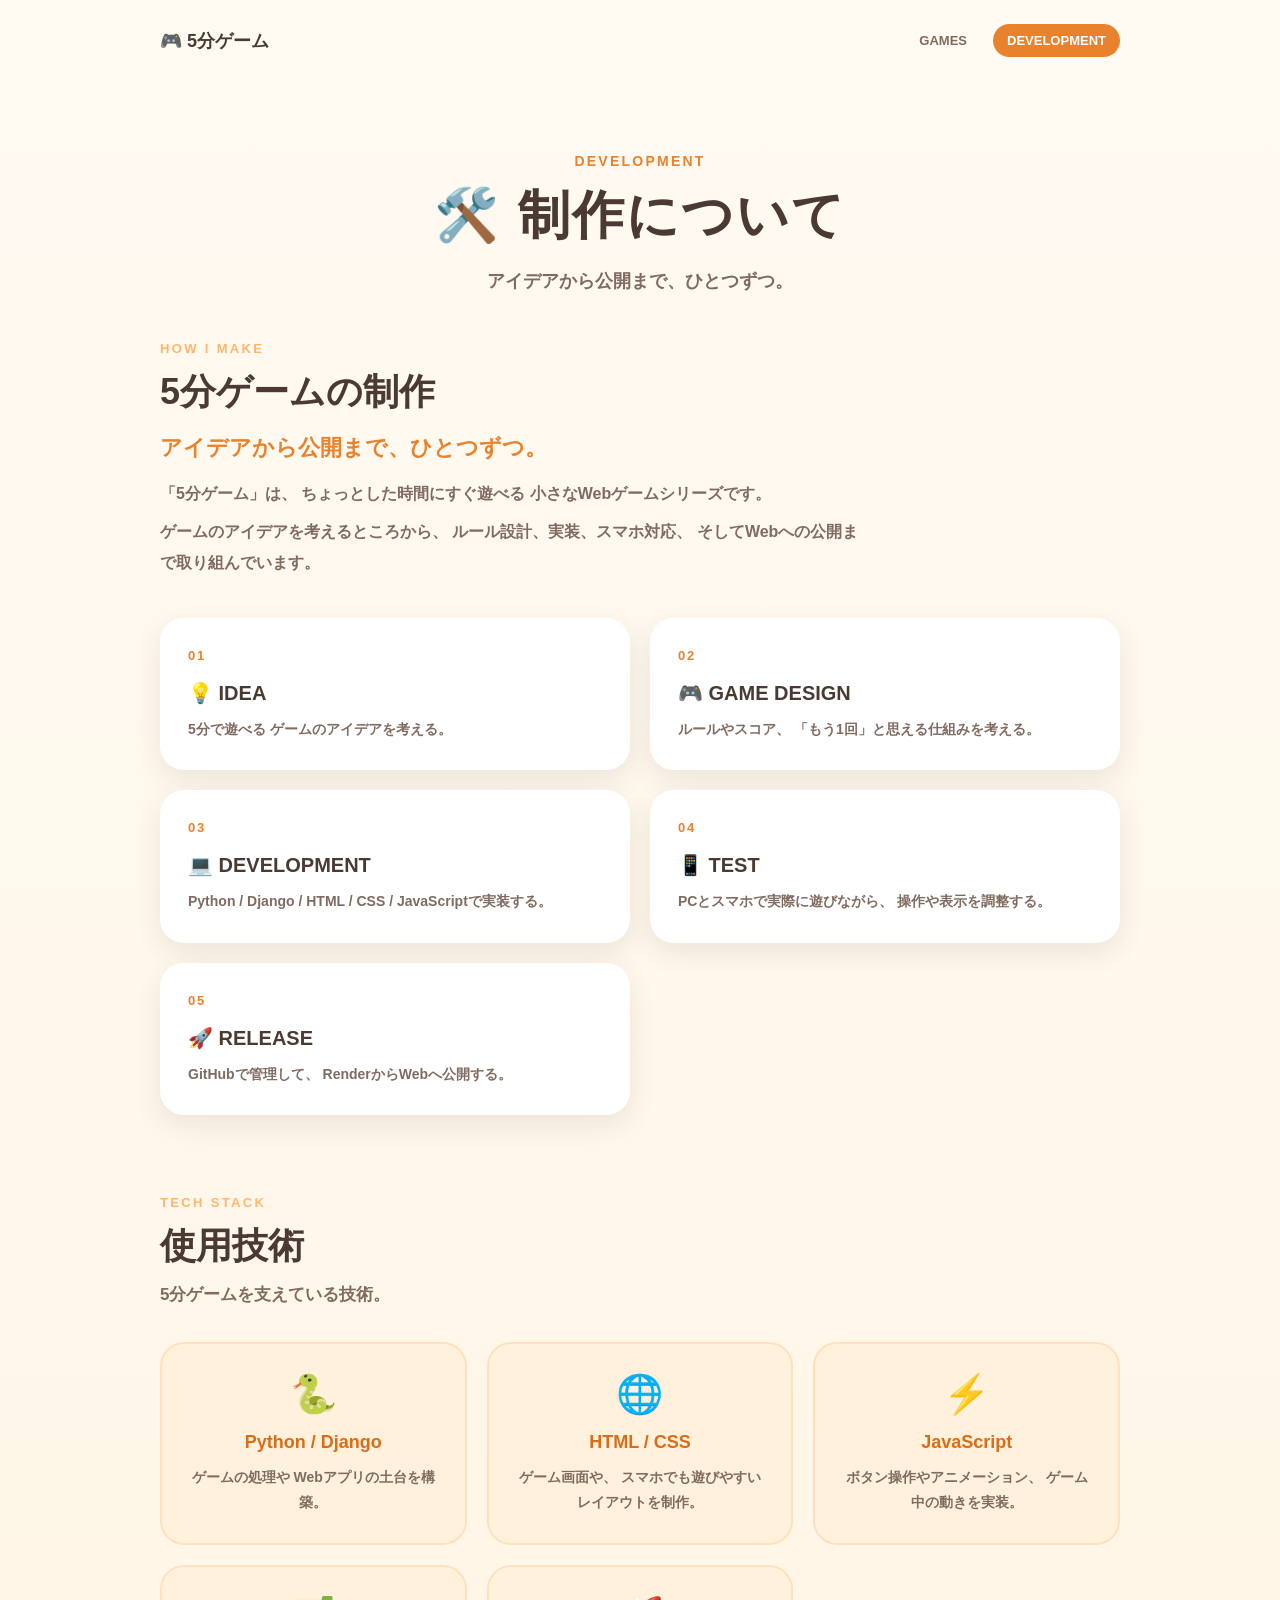
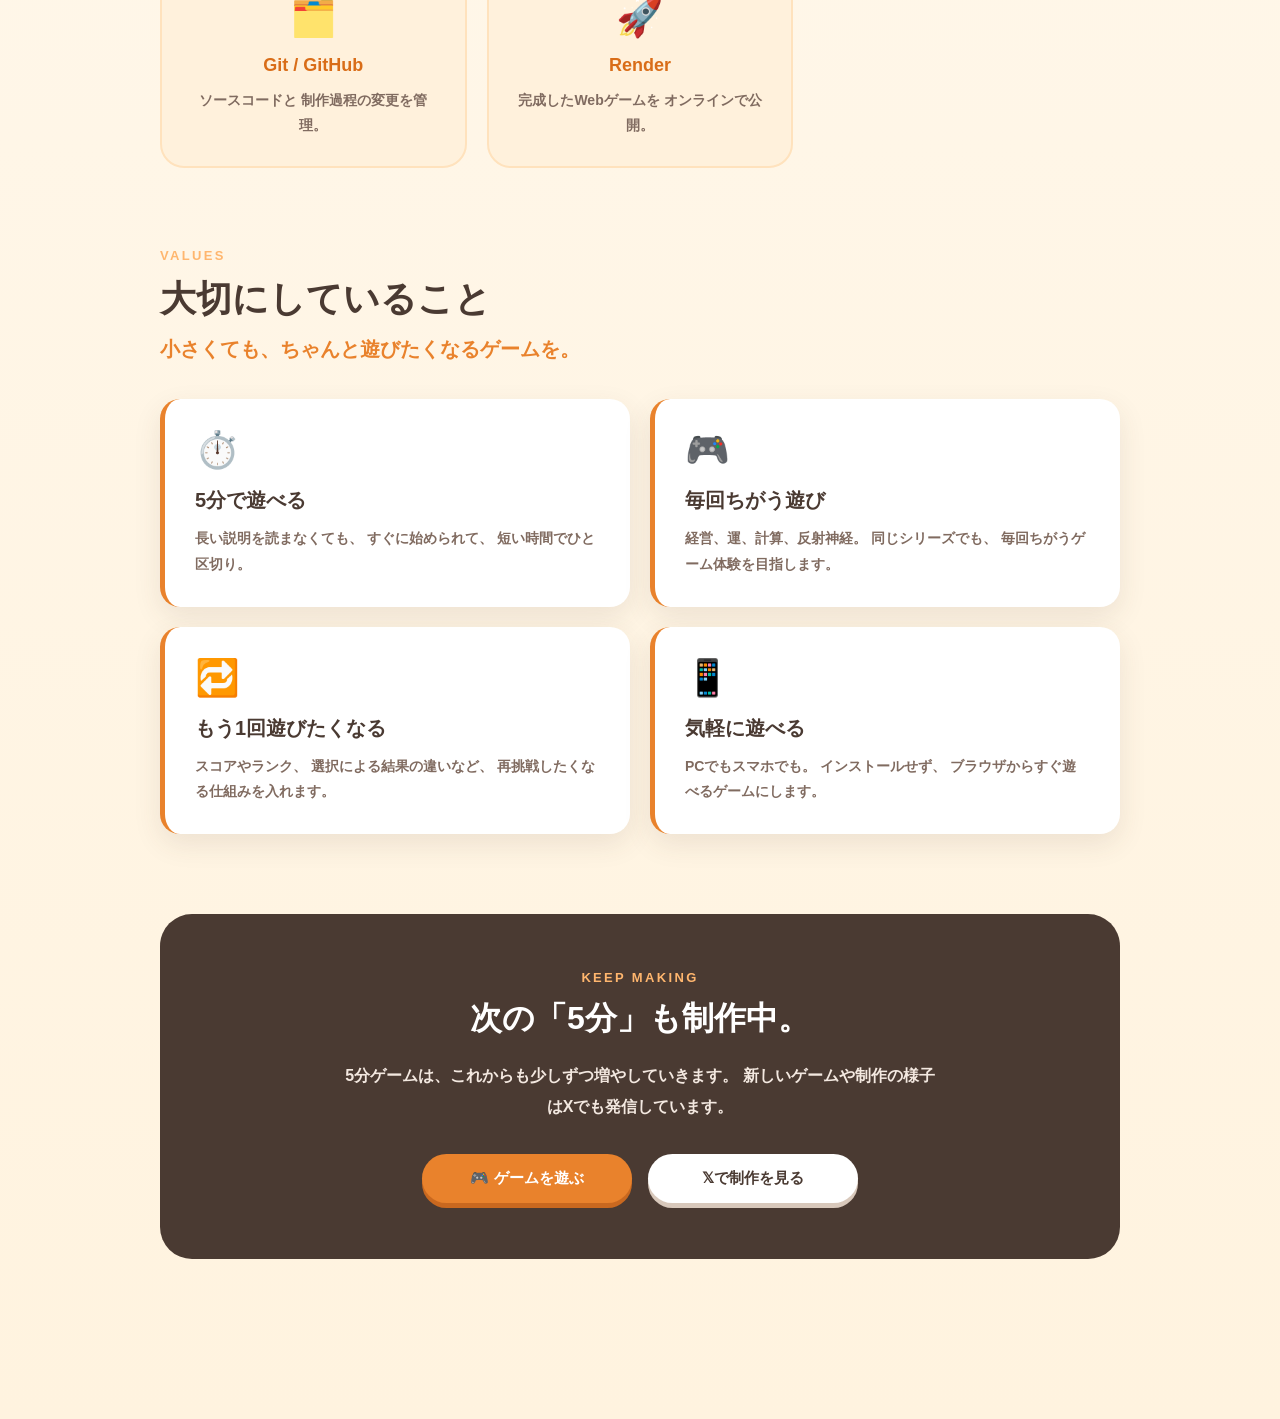
==== development.html @ 51b1cb3a "Initial commit" ====
<!DOCTYPE html>
<html lang="ja">

<head>
    <meta charset="UTF-8">

    <meta
        name="viewport"
        content="width=device-width, initial-scale=1.0"
    >

    <title>制作について | 5分ゲーム</title>

    <link
        rel="stylesheet"
        href="css/style.css"
    >
</head>

<body>
    <nav class="site-nav">
        <a
            class="site-logo"
            href="index.html"
        >
            🎮 5分ゲーム
        </a>

        <div class="nav-links">
            <a href="index.html">
                GAMES
            </a>

            <a
                class="active"
                href="development.html"
            >
                DEVELOPMENT
            </a>
        </div>
    </nav>

    <header>
        <p>
            DEVELOPMENT
        </p>

        <h1>
            🛠️ 制作について
        </h1>

        <p>
            アイデアから公開まで、ひとつずつ。
        </p>
    </header>

    <main>

        <section class="development-intro">

            <p class="section-label">
                HOW I MAKE
            </p>

            <h2>
                5分ゲームの制作
            </h2>

            <p class="development-lead">
                アイデアから公開まで、ひとつずつ。
            </p>

            <p class="development-description">
                「5分ゲーム」は、
                ちょっとした時間にすぐ遊べる
                小さなWebゲームシリーズです。
            </p>

            <p class="development-description">
                ゲームのアイデアを考えるところから、
                ルール設計、実装、スマホ対応、
                そしてWebへの公開まで取り組んでいます。
            </p>

            <div class="development-steps">

                <div class="development-step">
                    <span class="step-number">
                        01
                    </span>

                    <h3>
                        💡 IDEA
                    </h3>

                    <p>
                        5分で遊べる
                        ゲームのアイデアを考える。
                    </p>
                </div>

                <div class="development-step">
                    <span class="step-number">
                        02
                    </span>

                    <h3>
                        🎮 GAME DESIGN
                    </h3>

                    <p>
                        ルールやスコア、
                        「もう1回」と思える仕組みを考える。
                    </p>
                </div>

                <div class="development-step">
                    <span class="step-number">
                        03
                    </span>

                    <h3>
                        💻 DEVELOPMENT
                    </h3>

                    <p>
                        Python / Django /
                        HTML / CSS / JavaScriptで実装する。
                    </p>
                </div>

                <div class="development-step">
                    <span class="step-number">
                        04
                    </span>

                    <h3>
                        📱 TEST
                    </h3>

                    <p>
                        PCとスマホで実際に遊びながら、
                        操作や表示を調整する。
                    </p>
                </div>

                <div class="development-step">
                    <span class="step-number">
                        05
                    </span>

                    <h3>
                        🚀 RELEASE
                    </h3>

                    <p>
                        GitHubで管理して、
                        RenderからWebへ公開する。
                    </p>
                </div>

            </div>

        </section>

        <section class="tech-stack">

            <p class="section-label">
                TECH STACK
            </p>

            <h2>
                使用技術
            </h2>

            <p class="tech-lead">
                5分ゲームを支えている技術。
            </p>

            <div class="tech-grid">

                <div class="tech-item">
                    <span class="tech-icon">
                        🐍
                    </span>

                    <h3>
                        Python / Django
                    </h3>

                    <p>
                        ゲームの処理や
                        Webアプリの土台を構築。
                    </p>
                </div>

                <div class="tech-item">
                    <span class="tech-icon">
                        🌐
                    </span>

                    <h3>
                        HTML / CSS
                    </h3>

                    <p>
                        ゲーム画面や、
                        スマホでも遊びやすい
                        レイアウトを制作。
                    </p>
                </div>

                <div class="tech-item">
                    <span class="tech-icon">
                        ⚡
                    </span>

                    <h3>
                        JavaScript
                    </h3>

                    <p>
                        ボタン操作やアニメーション、
                        ゲーム中の動きを実装。
                    </p>
                </div>

                <div class="tech-item">
                    <span class="tech-icon">
                        🗂️
                    </span>

                    <h3>
                        Git / GitHub
                    </h3>

                    <p>
                        ソースコードと
                        制作過程の変更を管理。
                    </p>
                </div>

                <div class="tech-item">
                    <span class="tech-icon">
                        🚀
                    </span>

                    <h3>
                        Render
                    </h3>

                    <p>
                        完成したWebゲームを
                        オンラインで公開。
                    </p>
                </div>

            </div>

        </section>

        <section class="values">

            <p class="section-label">
                VALUES
            </p>

            <h2>
                大切にしていること
            </h2>

            <p class="values-lead">
                小さくても、ちゃんと遊びたくなるゲームを。
            </p>

            <div class="values-grid">

                <div class="value-item">
                    <span class="value-icon">
                        ⏱️
                    </span>

                    <h3>
                        5分で遊べる
                    </h3>

                    <p>
                        長い説明を読まなくても、
                        すぐに始められて、
                        短い時間でひと区切り。
                    </p>
                </div>

                <div class="value-item">
                    <span class="value-icon">
                        🎮
                    </span>

                    <h3>
                        毎回ちがう遊び
                    </h3>

                    <p>
                        経営、運、計算、反射神経。
                        同じシリーズでも、
                        毎回ちがうゲーム体験を目指します。
                    </p>
                </div>

                <div class="value-item">
                    <span class="value-icon">
                        🔁
                    </span>

                    <h3>
                        もう1回遊びたくなる
                    </h3>

                    <p>
                        スコアやランク、
                        選択による結果の違いなど、
                        再挑戦したくなる仕組みを入れます。
                    </p>
                </div>

                <div class="value-item">
                    <span class="value-icon">
                        📱
                    </span>

                    <h3>
                        気軽に遊べる
                    </h3>

                    <p>
                        PCでもスマホでも。
                        インストールせず、
                        ブラウザからすぐ遊べるゲームにします。
                    </p>
                </div>

            </div>

        </section>

        <section class="development-cta">

            <p class="section-label">
                KEEP MAKING
            </p>

            <h2>
                次の「5分」も制作中。
            </h2>

            <p class="cta-description">
                5分ゲームは、これからも少しずつ増やしていきます。
                新しいゲームや制作の様子はXでも発信しています。
            </p>

            <div class="cta-buttons">

                <a
                    class="cta-button primary"
                    href="index.html"
                >
                    🎮 ゲームを遊ぶ
                </a>

                <a
                    class="cta-button secondary"
                    href="https://x.com/@daiki_create"
                    target="_blank"
                    rel="noopener noreferrer"
                >
                    𝕏で制作を見る
                </a>

            </div>

        </section>

    </main>

</body>

</html>
---- css/style.css ----
* {
    box-sizing: border-box;
}

body {
    margin: 0;
    min-height: 100vh;

    background:
        linear-gradient(
            180deg,
            #fffaf2 0%,
            #fff3df 100%
        );

    color: #4a3a32;

    font-family:
        "Hiragino Kaku Gothic ProN",
        "Yu Gothic",
        sans-serif;
}

header {
    width: 92%;
    max-width: 900px;
    margin: 0 auto;
    padding: 72px 20px 48px;
    text-align: center;
}

header > p:first-child {
    margin: 0 0 12px;

    color: #e9822c;

    font-size: 14px;
    font-weight: 900;
    letter-spacing: 0.16em;
}

header h1 {
    margin: 0;

    color: #4a3a32;

    font-size: 52px;
    font-weight: 900;
    letter-spacing: 0.04em;
}

header > p:last-child {
    margin: 18px 0 0;

    color: #806b60;

    font-size: 18px;
    font-weight: 700;
}

main {
    width: 92%;
    max-width: 1000px;
    margin: 0 auto;
    padding: 0 20px 80px;
}

.game-list {
    display: grid;
    grid-template-columns:
        repeat(2, minmax(0, 1fr));
    gap: 24px;
}

.game-card {
    position: relative;
    padding: 32px;

    background-color: #ffffff;

    border-radius: 28px;

    box-shadow:
        0 12px 32px
        rgba(74, 58, 50, 0.12);
}

.game-number {
    color: #e9822c;

    font-size: 14px;
    font-weight: 900;
    letter-spacing: 0.12em;
}

.game-icon {
    margin: 22px 0 14px;

    font-size: 52px;
}

.game-image {
    width: 100%;
    aspect-ratio: 16 / 9;

    margin: 22px 0 18px;

    overflow: hidden;

    border-radius: 18px;

    background-color: #f5eee7;
}

.game-image img {
    display: block;

    width: 100%;
    height: 100%;

    object-fit: cover;
    object-position: center;

    transition:
        transform 0.25s ease;
}

.game-card:hover .game-image img {
    transform: scale(1.03);
}

.game-genre {
    display: inline-block;

    margin: 0 0 12px;
    padding: 6px 12px;

    background-color: #fff1dc;
    color: #d96d18;

    border-radius: 999px;

    font-size: 13px;
    font-weight: 900;
}

.game-card h2 {
    margin: 4px 0 14px;

    color: #4a3a32;

    font-size: 24px;
    font-weight: 900;
    line-height: 1.5;
}

.game-description {
    margin: 0 0 26px;

    color: #806b60;

    font-size: 15px;
    font-weight: 600;
    line-height: 1.8;
}

.game-button {
    display: block;

    width: 100%;
    padding: 14px 20px;

    background-color: #e9822c;
    color: #ffffff;

    border-radius: 999px;

    font-weight: 900;
    text-align: center;
    text-decoration: none;

    box-shadow:
        0 5px 0 #c9681f;

    transition:
        transform 0.12s ease,
        box-shadow 0.12s ease;
}

.game-button:active {
    transform: translateY(4px);

    box-shadow:
        0 1px 0 #c9681f;
}

@media (max-width: 600px) {

    header {
        padding:
            48px 16px
            36px;
    }

    header h1 {
        font-size: 38px;
    }

    header > p:last-child {
        font-size: 16px;
    }

    main {
        padding:
            0 12px
            60px;
    }

    .game-list {
        grid-template-columns: 1fr;
    }

    .game-card {
        padding: 24px;
    }

    .game-card h2 {
        font-size: 21px;
    }

    .about {
        margin-top: 56px;
        padding: 40px 24px;

        border-radius: 24px;
    }

    .about h2 {
        font-size: 26px;
    }

    .about-lead {
        font-size: 19px;
    }

    .about-text {
        font-size: 15px;
        line-height: 1.9;
    }

    .site-nav {
        width: 100%;
        padding: 18px 16px;
    }

    .site-logo {
        font-size: 15px;
    }

    .nav-links {
        gap: 4px;
    }

    .nav-links a {
        padding: 8px 9px;

        font-size: 11px;
    }

    .development-intro > h2 {
        font-size: 28px;
    }

    .development-lead {
        font-size: 19px;
    }

    .development-description {
        font-size: 15px;
    }

    .development-steps {
        grid-template-columns: 1fr;

        margin-top: 28px;
    }

    .development-step {
        padding: 24px;
    }

    .tech-stack {
        margin-top: 56px;
    }

    .tech-stack > h2 {
        font-size: 28px;
    }

    .tech-lead {
        margin-bottom: 24px;

        font-size: 15px;
    }

    .tech-grid {
        grid-template-columns: 1fr;

        gap: 14px;
    }

    .tech-item {
        padding: 24px 20px;
    }

    .values {
        margin-top: 56px;
        margin-bottom: 56px;
    }

    .values > h2 {
        font-size: 28px;
    }

    .values-lead {
        margin-bottom: 24px;

        font-size: 17px;
    }

    .values-grid {
        grid-template-columns: 1fr;

        gap: 14px;
    }

    .value-item {
        padding: 24px;

        border-left-width: 4px;
    }

    .development-cta {
        margin-top: 56px;
        margin-bottom: 56px;
        padding: 40px 24px;

        border-radius: 24px;
    }

    .development-cta h2 {
        font-size: 26px;
    }

    .cta-description {
        margin:
            18px auto
            28px;

        font-size: 15px;
    }

    .cta-buttons {
        flex-direction: column;
        gap: 14px;
    }

    .cta-button {
        width: 100%;
        min-width: 0;
    }
}

.coming-soon {
    border: 2px dashed #d8c8bb;

    background:
        linear-gradient(
            135deg,
            #ffffff 0%,
            #faf5ef 100%
        );
}

.coming-soon-image {
    display: flex;
    align-items: center;
    justify-content: center;

    width: 100%;
    aspect-ratio: 16 / 9;

    margin: 22px 0 18px;

    background-color: #f3ece5;

    border-radius: 18px;
}

.coming-soon-image span {
    color: #c4aea0;

    font-size: 64px;
    font-weight: 900;
}

.coming-soon-button {
    width: 100%;
    padding: 14px 20px;

    background-color: #e8ded6;
    color: #9a8478;

    border-radius: 999px;

    font-weight: 900;
    text-align: center;
}

.about {
    margin-top: 80px;
    padding: 56px 48px;

    background-color: #4a3a32;
    color: #ffffff;

    border-radius: 32px;

    text-align: center;
}

.section-label {
    margin: 0 0 12px;

    color: #ffb66e;

    font-size: 13px;
    font-weight: 900;
    letter-spacing: 0.18em;
}

.about h2 {
    margin: 0;

    font-size: 32px;
    font-weight: 900;
}

.about-lead {
    margin: 24px 0;

    color: #ffd2a5;

    font-size: 22px;
    font-weight: 900;
}

.about-text {
    max-width: 620px;
    margin: 0 auto;

    color: #f3e8e0;

    font-size: 16px;
    font-weight: 600;
    line-height: 2;
}

.about-text p {
    margin: 12px 0;
}

.site-nav {
    display: flex;
    align-items: center;
    justify-content: space-between;

    width: 92%;
    max-width: 1000px;

    margin: 0 auto;
    padding: 24px 20px;
}

.site-logo {
    color: #4a3a32;

    font-size: 18px;
    font-weight: 900;

    text-decoration: none;
}

.nav-links {
    display: flex;
    align-items: center;
    gap: 12px;
}

.nav-links a {
    padding: 9px 14px;

    color: #806b60;

    border-radius: 999px;

    font-size: 13px;
    font-weight: 900;

    text-decoration: none;

    transition:
        background-color 0.15s ease,
        color 0.15s ease;
}

.nav-links a:hover {
    background-color: #fff1dc;
    color: #d96d18;
}

.nav-links a.active {
    background-color: #e9822c;
    color: #ffffff;
}

/* =========================
   DEVELOPMENT PAGE
========================= */

.development-intro {
    margin-bottom: 80px;
}

.development-intro > h2 {
    margin: 0 0 16px;

    color: #4a3a32;

    font-size: 36px;
    font-weight: 900;
}

.development-lead {
    margin: 0 0 16px;

    color: #e9822c;

    font-size: 22px;
    font-weight: 900;
}

.development-description {
    max-width: 700px;

    margin: 8px 0;

    color: #806b60;

    font-size: 16px;
    font-weight: 600;
    line-height: 1.9;
}

.development-steps {
    display: grid;

    grid-template-columns:
        repeat(2, minmax(0, 1fr));

    gap: 20px;

    margin-top: 40px;
}

.development-step {
    padding: 28px;

    background-color: #ffffff;

    border-radius: 24px;

    box-shadow:
        0 10px 28px
        rgba(74, 58, 50, 0.1);
}

.step-number {
    display: inline-block;

    margin-bottom: 18px;

    color: #e9822c;

    font-size: 13px;
    font-weight: 900;
    letter-spacing: 0.14em;
}

.development-step h3 {
    margin: 0 0 12px;

    color: #4a3a32;

    font-size: 20px;
    font-weight: 900;
}

.development-step p {
    margin: 0;

    color: #806b60;

    font-size: 14px;
    font-weight: 600;
    line-height: 1.8;
}

/* =========================
   TECH STACK
========================= */

.tech-stack {
    margin-top: 80px;
}

.tech-stack > h2 {
    margin: 0 0 12px;

    color: #4a3a32;

    font-size: 36px;
    font-weight: 900;
}

.tech-lead {
    margin: 0 0 36px;

    color: #806b60;

    font-size: 17px;
    font-weight: 700;
}

.tech-grid {
    display: grid;

    grid-template-columns:
        repeat(3, minmax(0, 1fr));

    gap: 20px;
}

.tech-item {
    padding: 28px 24px;

    background-color: #fff1dc;

    border: 2px solid #ffe2bd;
    border-radius: 24px;

    text-align: center;
}

.tech-icon {
    display: block;

    margin-bottom: 16px;

    font-size: 38px;
}

.tech-item h3 {
    margin: 0 0 12px;

    color: #d96d18;

    font-size: 18px;
    font-weight: 900;
}

.tech-item p {
    margin: 0;

    color: #806b60;

    font-size: 14px;
    font-weight: 600;
    line-height: 1.8;
}

/* =========================
   VALUES
========================= */

.values {
    margin-top: 80px;
    margin-bottom: 80px;
}

.values > h2 {
    margin: 0 0 12px;

    color: #4a3a32;

    font-size: 36px;
    font-weight: 900;
}

.values-lead {
    margin: 0 0 36px;

    color: #e9822c;

    font-size: 20px;
    font-weight: 900;
}

.values-grid {
    display: grid;

    grid-template-columns:
        repeat(2, minmax(0, 1fr));

    gap: 20px;
}

.value-item {
    padding: 30px;

    background-color: #ffffff;

    border-left:
        5px solid #e9822c;

    border-radius: 20px;

    box-shadow:
        0 10px 28px
        rgba(74, 58, 50, 0.1);
}

.value-icon {
    display: block;

    margin-bottom: 16px;

    font-size: 36px;
}

.value-item h3 {
    margin: 0 0 12px;

    color: #4a3a32;

    font-size: 20px;
    font-weight: 900;
}

.value-item p {
    margin: 0;

    color: #806b60;

    font-size: 14px;
    font-weight: 600;
    line-height: 1.8;
}

/* =========================
   DEVELOPMENT CTA
========================= */

.development-cta {
    margin-top: 80px;
    margin-bottom: 80px;
    padding: 56px 48px;

    background-color: #4a3a32;
    color: #ffffff;

    border-radius: 32px;

    text-align: center;
}

.development-cta .section-label {
    color: #ffb66e;
}

.development-cta h2 {
    margin: 0;

    color: #ffffff;

    font-size: 32px;
    font-weight: 900;
}

.cta-description {
    max-width: 600px;

    margin: 20px auto 32px;

    color: #f3e8e0;

    font-size: 16px;
    font-weight: 600;
    line-height: 1.9;
}

.cta-buttons {
    display: flex;
    justify-content: center;
    gap: 16px;
}

.cta-button {
    display: inline-block;

    min-width: 210px;
    padding: 15px 24px;

    border-radius: 999px;

    font-size: 15px;
    font-weight: 900;

    text-align: center;
    text-decoration: none;

    transition:
        transform 0.12s ease,
        box-shadow 0.12s ease;
}

/* ゲームへ戻る */
.cta-button.primary {
    background-color: #e9822c;
    color: #ffffff;

    box-shadow:
        0 5px 0 #c9681f;
}

.cta-button.primary:active {
    transform: translateY(4px);

    box-shadow:
        0 1px 0 #c9681f;
}

/* X */
.cta-button.secondary {
    background-color: #ffffff;
    color: #4a3a32;

    box-shadow:
        0 5px 0 #d8c8bb;
}

.cta-button.secondary:active {
    transform: translateY(4px);

    box-shadow:
        0 1px 0 #d8c8bb;
}
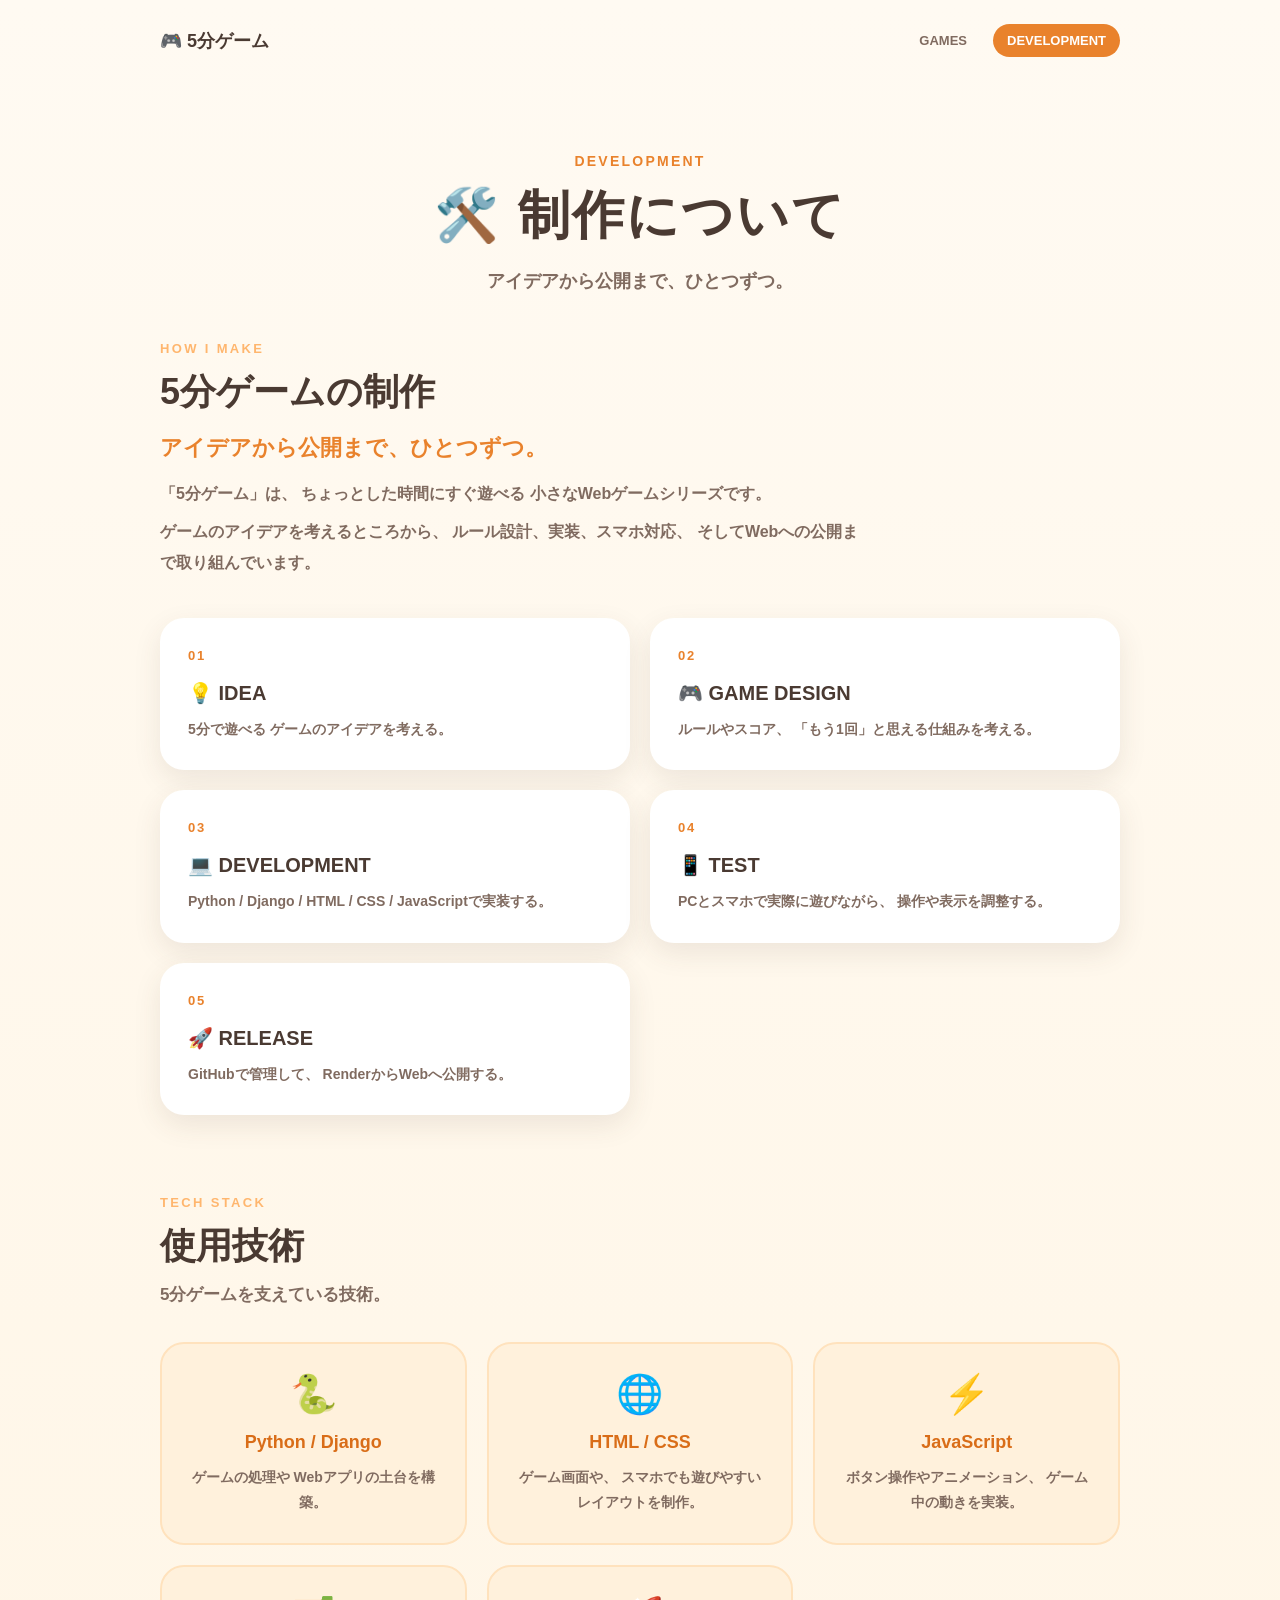
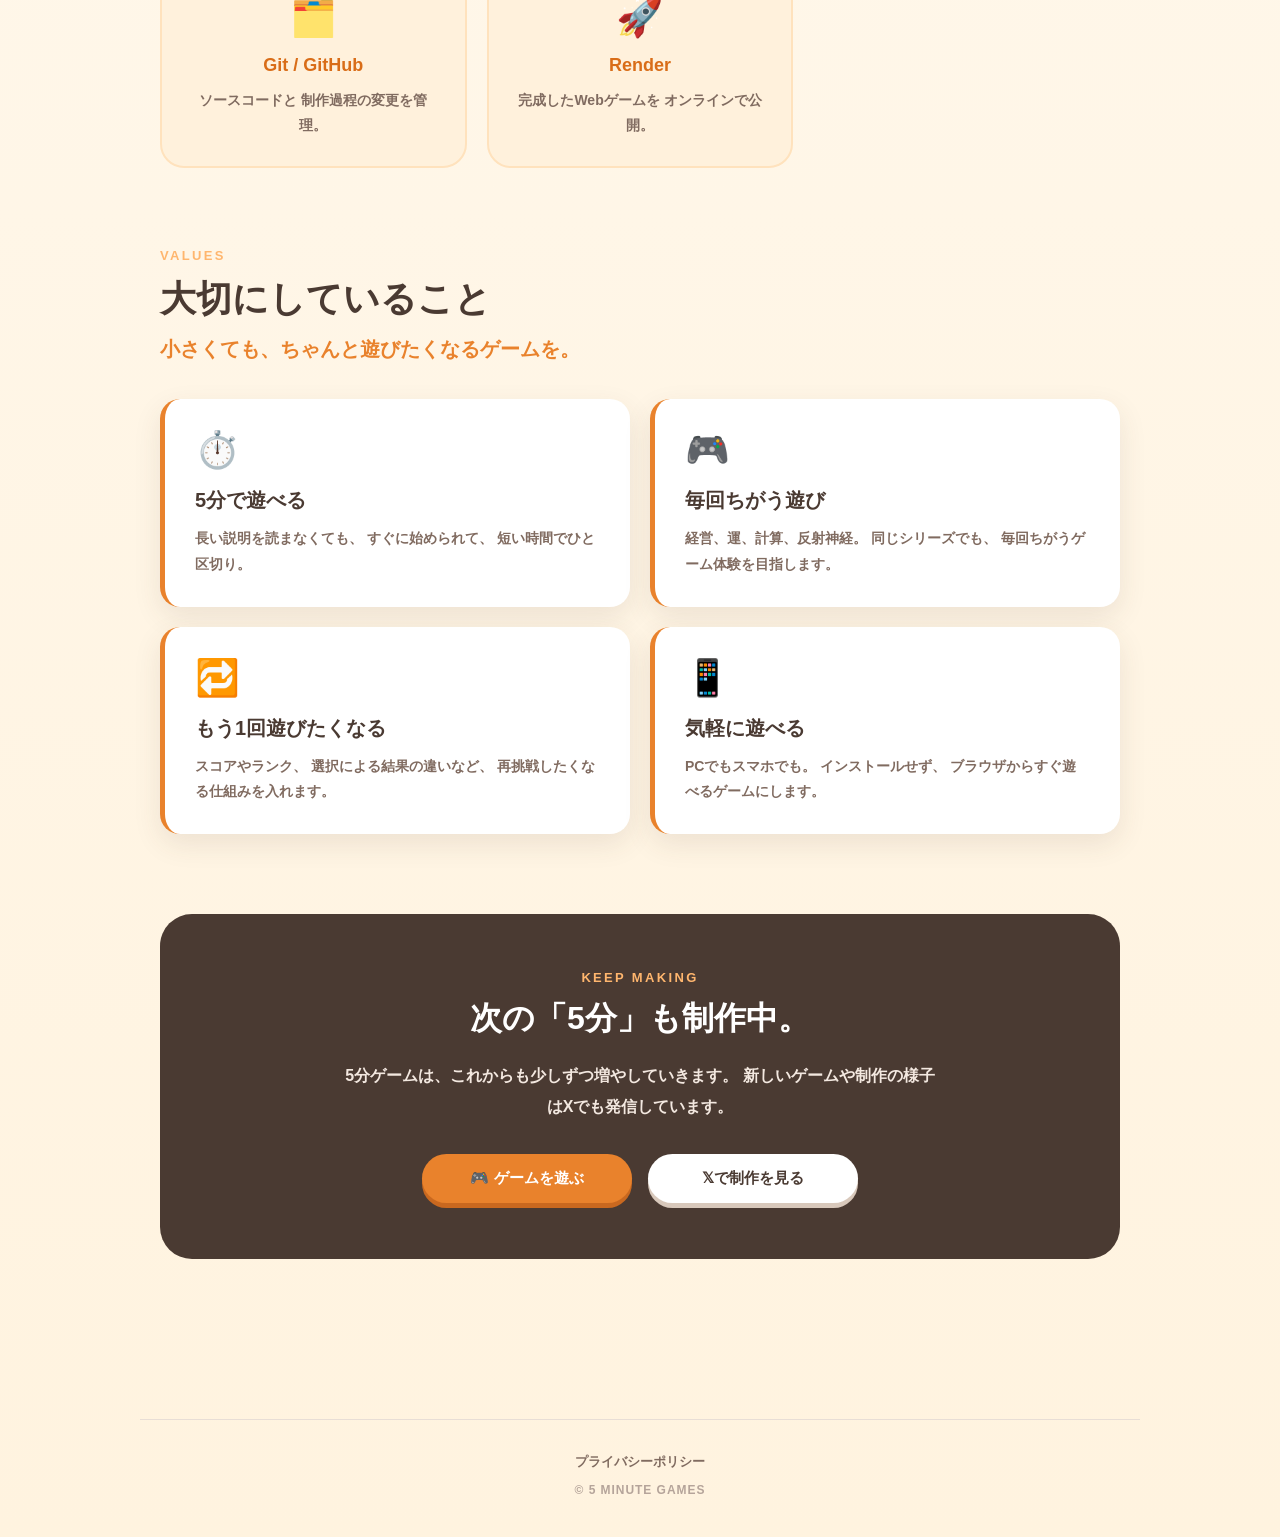
==== commit 6ca4fac8: "Add privacy policy" ====
--- a/development.html
+++ b/development.html
@@ -382,6 +382,18 @@
 
     </main>
 
+<footer class="site-footer">
+
+    <a href="privacy.html">
+        プライバシーポリシー
+    </a>
+
+    <p>
+        © 5 MINUTE GAMES
+    </p>
+
+</footer>
+
 </body>
 
 </html>
--- a/css/style.css
+++ b/css/style.css
@@ -194,182 +194,7 @@
         0 1px 0 #c9681f;
 }
 
-@media (max-width: 600px) {
-
-    header {
-        padding:
-            48px 16px
-            36px;
-    }
-
-    header h1 {
-        font-size: 38px;
-    }
-
-    header > p:last-child {
-        font-size: 16px;
-    }
-
-    main {
-        padding:
-            0 12px
-            60px;
-    }
-
-    .game-list {
-        grid-template-columns: 1fr;
-    }
-
-    .game-card {
-        padding: 24px;
-    }
-
-    .game-card h2 {
-        font-size: 21px;
-    }
-
-    .about {
-        margin-top: 56px;
-        padding: 40px 24px;
-
-        border-radius: 24px;
-    }
-
-    .about h2 {
-        font-size: 26px;
-    }
-
-    .about-lead {
-        font-size: 19px;
-    }
-
-    .about-text {
-        font-size: 15px;
-        line-height: 1.9;
-    }
-
-    .site-nav {
-        width: 100%;
-        padding: 18px 16px;
-    }
-
-    .site-logo {
-        font-size: 15px;
-    }
-
-    .nav-links {
-        gap: 4px;
-    }
-
-    .nav-links a {
-        padding: 8px 9px;
-
-        font-size: 11px;
-    }
-
-    .development-intro > h2 {
-        font-size: 28px;
-    }
-
-    .development-lead {
-        font-size: 19px;
-    }
-
-    .development-description {
-        font-size: 15px;
-    }
-
-    .development-steps {
-        grid-template-columns: 1fr;
-
-        margin-top: 28px;
-    }
-
-    .development-step {
-        padding: 24px;
-    }
-
-    .tech-stack {
-        margin-top: 56px;
-    }
-
-    .tech-stack > h2 {
-        font-size: 28px;
-    }
-
-    .tech-lead {
-        margin-bottom: 24px;
-
-        font-size: 15px;
-    }
-
-    .tech-grid {
-        grid-template-columns: 1fr;
-
-        gap: 14px;
-    }
-
-    .tech-item {
-        padding: 24px 20px;
-    }
-
-    .values {
-        margin-top: 56px;
-        margin-bottom: 56px;
-    }
-
-    .values > h2 {
-        font-size: 28px;
-    }
-
-    .values-lead {
-        margin-bottom: 24px;
-
-        font-size: 17px;
-    }
-
-    .values-grid {
-        grid-template-columns: 1fr;
-
-        gap: 14px;
-    }
-
-    .value-item {
-        padding: 24px;
-
-        border-left-width: 4px;
-    }
-
-    .development-cta {
-        margin-top: 56px;
-        margin-bottom: 56px;
-        padding: 40px 24px;
-
-        border-radius: 24px;
-    }
-
-    .development-cta h2 {
-        font-size: 26px;
-    }
-
-    .cta-description {
-        margin:
-            18px auto
-            28px;
-
-        font-size: 15px;
-    }
-
-    .cta-buttons {
-        flex-direction: column;
-        gap: 14px;
-    }
-
-    .cta-button {
-        width: 100%;
-        min-width: 0;
-    }
-}
+
 
 .coming-soon {
     border: 2px dashed #d8c8bb;
@@ -864,4 +689,351 @@
 
     box-shadow:
         0 1px 0 #d8c8bb;
+}
+
+/* =========================
+   PRIVACY POLICY
+========================= */
+
+.privacy-content {
+    max-width: 760px;
+    margin: 0 auto 80px;
+    padding: 48px;
+
+    background-color: #ffffff;
+
+    border-radius: 28px;
+
+    box-shadow:
+        0 12px 32px
+        rgba(74, 58, 50, 0.1);
+}
+
+.privacy-content h2 {
+    margin:
+        44px 0
+        16px;
+
+    padding-bottom: 10px;
+
+    color: #4a3a32;
+
+    border-bottom:
+        2px solid #ffe2bd;
+
+    font-size: 22px;
+    font-weight: 900;
+}
+
+.privacy-content h2:first-child {
+    margin-top: 0;
+}
+
+.privacy-content p {
+    margin: 0 0 18px;
+
+    color: #806b60;
+
+    font-size: 15px;
+    font-weight: 600;
+    line-height: 2;
+}
+
+/* =========================
+   FOOTER
+========================= */
+
+.site-footer {
+    width: 92%;
+    max-width: 1000px;
+
+    margin: 0 auto;
+    padding: 32px 20px 40px;
+
+    border-top: 1px solid #e8ded6;
+
+    text-align: center;
+}
+
+.site-footer a {
+    color: #806b60;
+
+    font-size: 13px;
+    font-weight: 700;
+
+    text-decoration: none;
+}
+
+.site-footer a:hover {
+    color: #e9822c;
+}
+
+.site-footer p {
+    margin: 12px 0 0;
+
+    color: #b5a49a;
+
+    font-size: 12px;
+    font-weight: 600;
+    letter-spacing: 0.08em;
+}
+
+@media (max-width: 600px) {
+
+    header {
+        padding:
+            48px 16px
+            36px;
+    }
+
+    header h1 {
+        font-size: 38px;
+    }
+
+    header > p:last-child {
+        font-size: 16px;
+    }
+
+    main {
+        padding:
+            0 12px
+            60px;
+    }
+
+    .game-list {
+        grid-template-columns: 1fr;
+    }
+
+    .game-card {
+        padding: 24px;
+    }
+
+    .game-card h2 {
+        font-size: 21px;
+    }
+
+    .about {
+        margin-top: 56px;
+        padding: 40px 24px;
+
+        border-radius: 24px;
+    }
+
+    .about h2 {
+        font-size: 26px;
+    }
+
+    .about-lead {
+        font-size: 19px;
+    }
+
+    .about-text {
+        font-size: 15px;
+        line-height: 1.9;
+    }
+
+    .site-nav {
+        width: 100%;
+        padding: 18px 16px;
+    }
+
+    .site-logo {
+        font-size: 15px;
+    }
+
+    .nav-links {
+        gap: 4px;
+    }
+
+    .nav-links a {
+        padding: 8px 9px;
+
+        font-size: 11px;
+    }
+
+    .development-intro > h2 {
+        font-size: 28px;
+    }
+
+    .development-lead {
+        font-size: 19px;
+    }
+
+    .development-description {
+        font-size: 15px;
+    }
+
+    .development-steps {
+        grid-template-columns: 1fr;
+
+        margin-top: 28px;
+    }
+
+    .development-step {
+        padding: 24px;
+    }
+
+    .tech-stack {
+        margin-top: 56px;
+    }
+
+    .tech-stack > h2 {
+        font-size: 28px;
+    }
+
+    .tech-lead {
+        margin-bottom: 24px;
+
+        font-size: 15px;
+    }
+
+    .tech-grid {
+        grid-template-columns: 1fr;
+
+        gap: 14px;
+    }
+
+    .tech-item {
+        padding: 24px 20px;
+    }
+
+    .values {
+        margin-top: 56px;
+        margin-bottom: 56px;
+    }
+
+    .values > h2 {
+        font-size: 28px;
+    }
+
+    .values-lead {
+        margin-bottom: 24px;
+
+        font-size: 17px;
+    }
+
+    .values-grid {
+        grid-template-columns: 1fr;
+
+        gap: 14px;
+    }
+
+    .value-item {
+        padding: 24px;
+
+        border-left-width: 4px;
+    }
+
+    .development-cta {
+        margin-top: 56px;
+        margin-bottom: 56px;
+        padding: 40px 24px;
+
+        border-radius: 24px;
+    }
+
+    .development-cta h2 {
+        font-size: 26px;
+    }
+
+    .cta-description {
+        margin:
+            18px auto
+            28px;
+
+        font-size: 15px;
+    }
+
+    .cta-buttons {
+        flex-direction: column;
+        gap: 14px;
+    }
+
+    .cta-button {
+        width: 100%;
+        min-width: 0;
+    }
+
+    /* ナビ */
+    .site-nav {
+        width: 100%;
+        padding: 16px 12px;
+        gap: 10px;
+    }
+
+    .site-logo {
+        flex-shrink: 0;
+        white-space: nowrap;
+        font-size: 14px;
+    }
+
+    .nav-links {
+        gap: 2px;
+    }
+
+    .nav-links a {
+        padding: 7px 6px;
+        font-size: 10px;
+        white-space: nowrap;
+    }
+
+    /* ゲーム一覧 */
+    .game-list {
+        grid-template-columns: 1fr;
+    }
+
+    /* 制作フロー */
+    .development-steps {
+        grid-template-columns: 1fr;
+    }
+
+    /* TECH STACK */
+    .tech-grid {
+        grid-template-columns: 1fr;
+    }
+
+    /* VALUES */
+    .values-grid {
+        grid-template-columns: 1fr;
+    }
+
+    /* 長い英単語のはみ出し防止 */
+    .development-step h3,
+    .tech-item h3,
+    .value-item h3 {
+        max-width: 100%;
+        overflow-wrap: break-word;
+        word-break: normal;
+    }
+
+    .privacy-content {
+        margin-bottom: 56px;
+        padding: 28px 22px;
+
+        border-radius: 22px;
+    }
+
+    .privacy-content h2 {
+        margin-top: 36px;
+
+        font-size: 19px;
+    }
+
+    .privacy-content p {
+        font-size: 14px;
+        line-height: 1.9;
+    }
+
+    .site-footer {
+        width: 100%;
+        padding: 28px 16px 32px;
+    }
+
+    .site-footer a {
+        font-size: 12px;
+    }
+
+    .site-footer p {
+        font-size: 11px;
+    }
 }
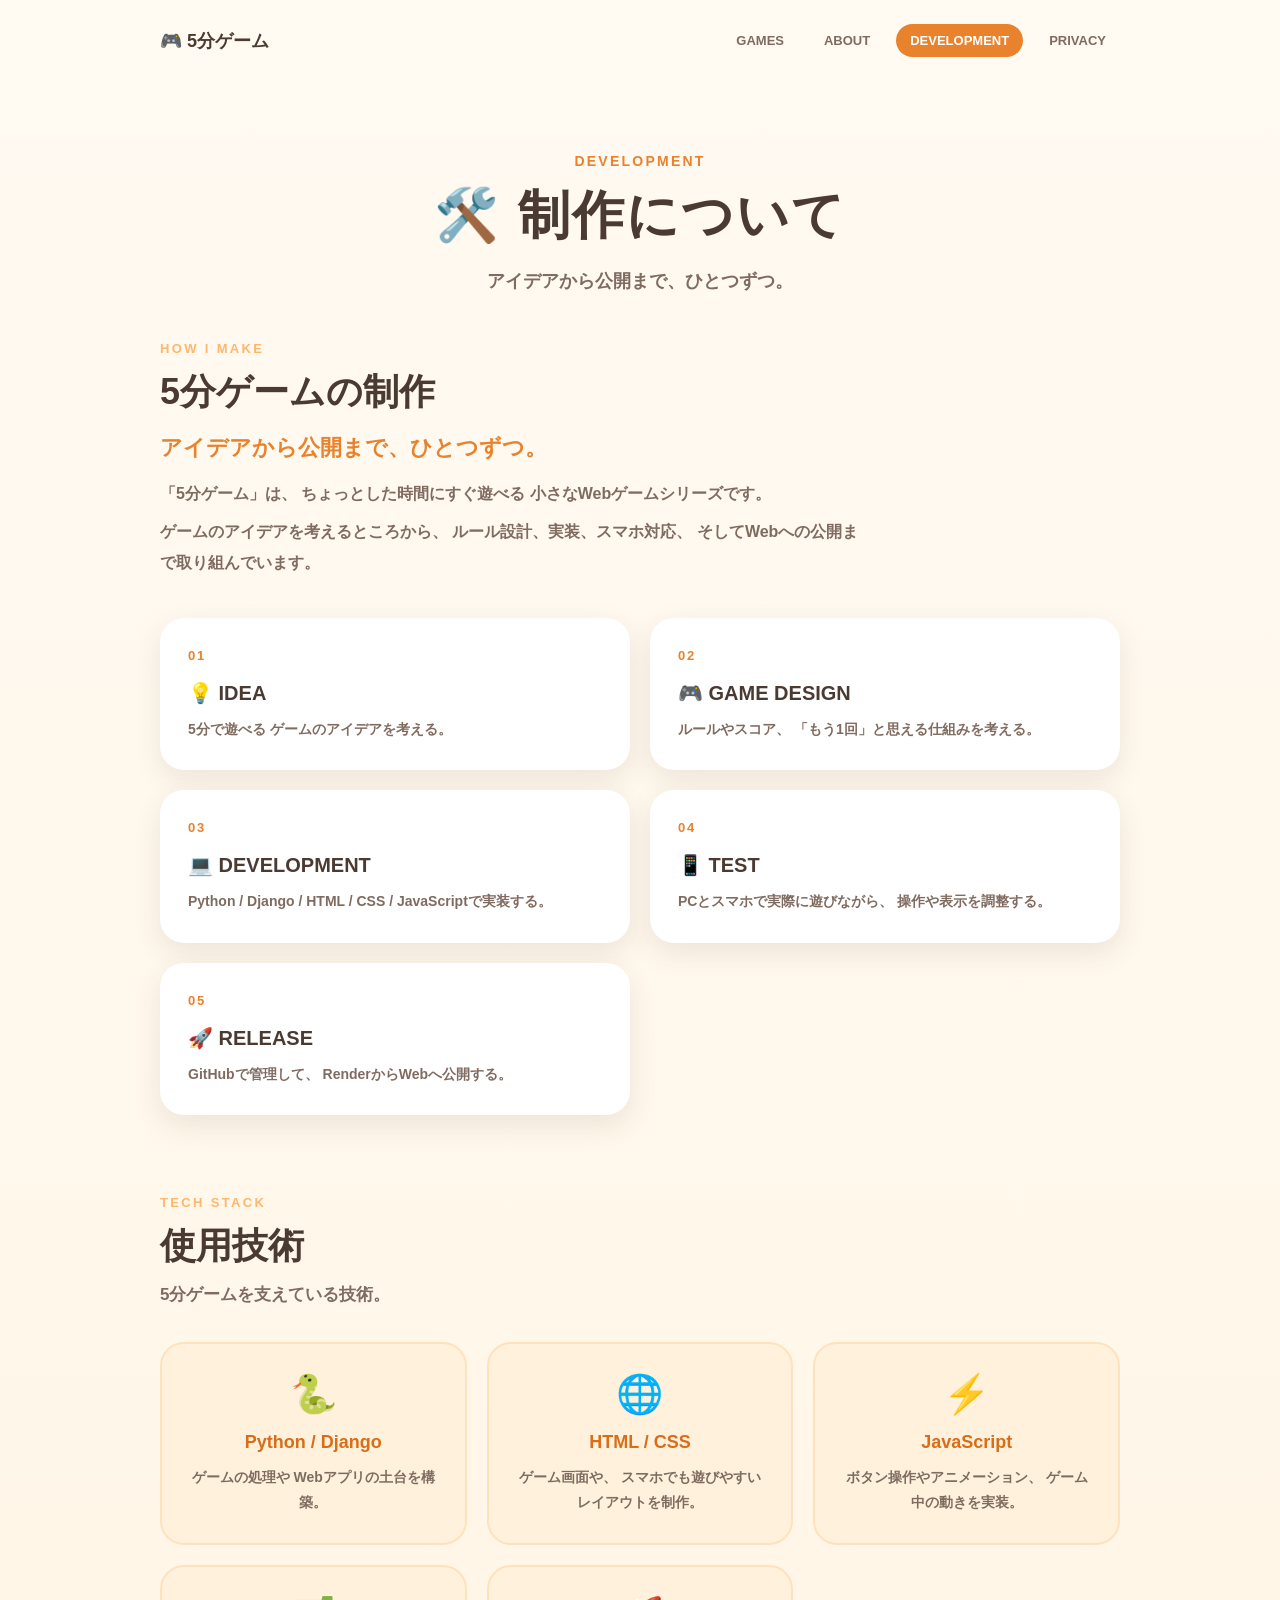
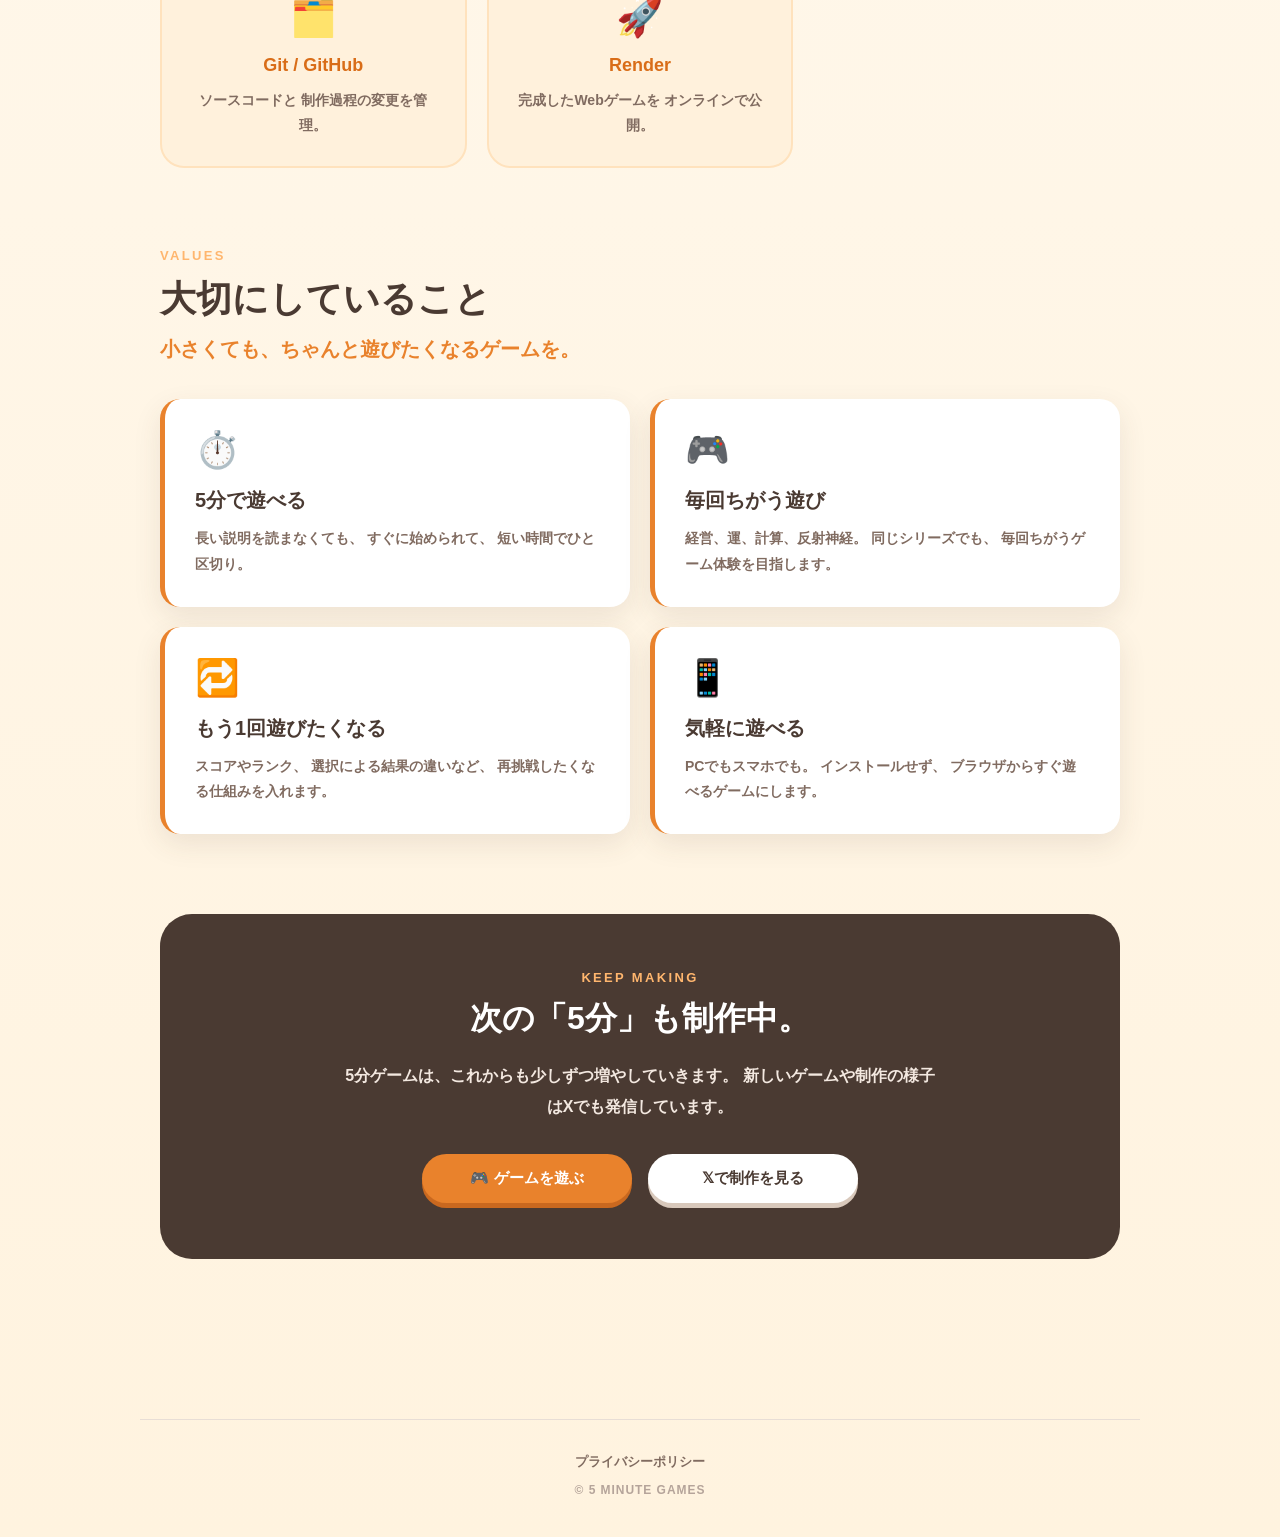
==== commit 021e7766: "Improve site content for AdSense review" ====
--- a/development.html
+++ b/development.html
@@ -9,11 +9,22 @@
         content="width=device-width, initial-scale=1.0"
     >
 
-    <title>制作について | 5分ゲーム</title>
+    <meta
+        name="description"
+        content="ブラウザで遊べるオリジナルWebゲームを制作しています。HTML、CSS、JavaScript、Python、Djangoを使用し、企画・UI設計・実装・スマホ対応・Web公開まで対応します。"
+    >
+
+    <title>Webゲーム制作について | 5分ゲーム</title>
 
     <link
         rel="stylesheet"
         href="css/style.css"
+    >
+
+    <link
+        rel="icon"
+        href="/favicon.png"
+        type="image/png"
     >
 </head>
 
@@ -27,8 +38,13 @@
         </a>
 
         <div class="nav-links">
+
             <a href="index.html">
                 GAMES
+            </a>
+
+            <a href="index.html#about">
+                ABOUT
             </a>
 
             <a
@@ -37,6 +53,11 @@
             >
                 DEVELOPMENT
             </a>
+
+            <a href="privacy.html">
+                PRIVACY
+            </a>
+
         </div>
     </nav>
 
@@ -369,7 +390,7 @@
 
                 <a
                     class="cta-button secondary"
-                    href="https://x.com/@daiki_create"
+                    href="https://x.com/daiki_create"
                     target="_blank"
                     rel="noopener noreferrer"
                 >
--- a/css/style.css
+++ b/css/style.css
@@ -776,6 +776,134 @@
     font-size: 12px;
     font-weight: 600;
     letter-spacing: 0.08em;
+}
+
+/* =========================
+   GAME DETAILS
+========================= */
+
+.game-details {
+    margin: 24px 0;
+
+    padding: 20px;
+
+    background-color: #fff8ef;
+    border-radius: 18px;
+}
+
+.game-detail + .game-detail {
+    margin-top: 20px;
+    padding-top: 20px;
+
+    border-top: 1px solid #f0dfcf;
+}
+
+.game-detail h3 {
+    margin: 0 0 8px;
+
+    color: #e9822c;
+
+    font-size: 14px;
+    font-weight: 900;
+}
+
+.game-detail p {
+    margin: 0;
+
+    color: #806b60;
+
+    font-size: 13px;
+    font-weight: 600;
+    line-height: 1.8;
+}
+
+/* =========================
+   REQUEST
+========================= */
+
+.request {
+    margin-top: 32px;
+    padding: 48px;
+
+    background-color: #ffffff;
+
+    border: 2px solid #ffe2bd;
+    border-radius: 32px;
+
+    text-align: center;
+
+    box-shadow:
+        0 12px 32px
+        rgba(74, 58, 50, 0.08);
+}
+
+.request .section-label {
+    color: #e9822c;
+}
+
+.request h2 {
+    margin: 0;
+
+    color: #4a3a32;
+
+    font-size: 30px;
+    font-weight: 900;
+}
+
+.request-lead {
+    margin: 20px 0 12px;
+
+    color: #e9822c;
+
+    font-size: 19px;
+    font-weight: 900;
+}
+
+.request-text {
+    max-width: 620px;
+    margin: 0 auto 30px;
+
+    color: #806b60;
+
+    font-size: 15px;
+    font-weight: 600;
+    line-height: 1.9;
+}
+
+.request-text p {
+    margin: 10px 0;
+}
+
+.request-button {
+    display: inline-block;
+
+    min-width: 280px;
+    padding: 15px 28px;
+
+    background-color: #e9822c;
+    color: #ffffff;
+
+    border-radius: 999px;
+
+    font-size: 15px;
+    font-weight: 900;
+
+    text-align: center;
+    text-decoration: none;
+
+    box-shadow:
+        0 5px 0 #c9681f;
+
+    transition:
+        transform 0.12s ease,
+        box-shadow 0.12s ease;
+}
+
+.request-button:active {
+    transform: translateY(4px);
+
+    box-shadow:
+        0 1px 0 #c9681f;
 }
 
 @media (max-width: 600px) {
@@ -1036,4 +1164,48 @@
     .site-footer p {
         font-size: 11px;
     }
+
+    .game-details {
+        margin: 20px 0;
+        padding: 18px 16px;
+
+        border-radius: 16px;
+    }
+
+    .game-detail h3 {
+        font-size: 13px;
+    }
+
+    .game-detail p {
+        font-size: 12px;
+        line-height: 1.8;
+    }
+
+    /* 制作依頼 */
+    .request {
+        margin-top: 24px;
+        padding: 36px 24px;
+
+        border-radius: 24px;
+    }
+
+    .request h2 {
+        font-size: 25px;
+    }
+
+    .request-lead {
+        font-size: 17px;
+    }
+
+    .request-text {
+        font-size: 14px;
+        line-height: 1.9;
+    }
+
+    .request-button {
+        width: 100%;
+        min-width: 0;
+
+        padding: 14px 18px;
+    }
 }
